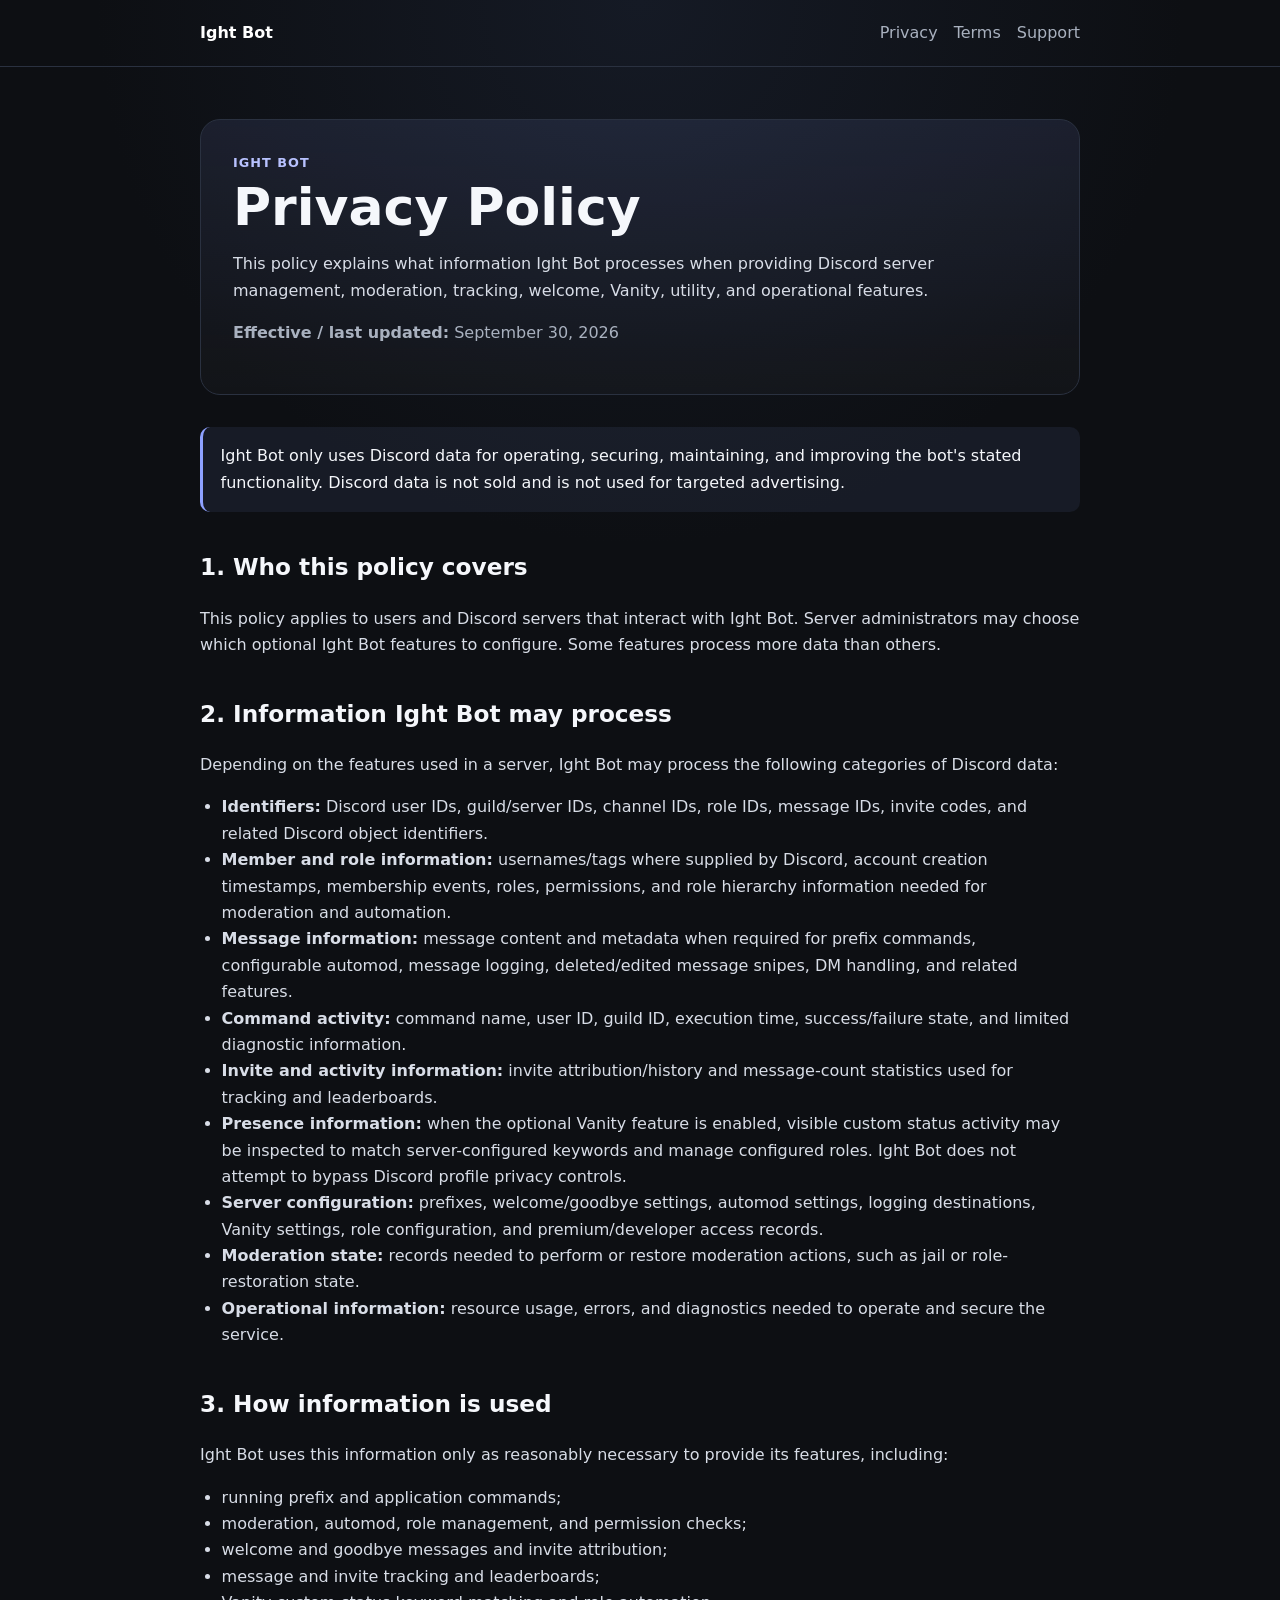
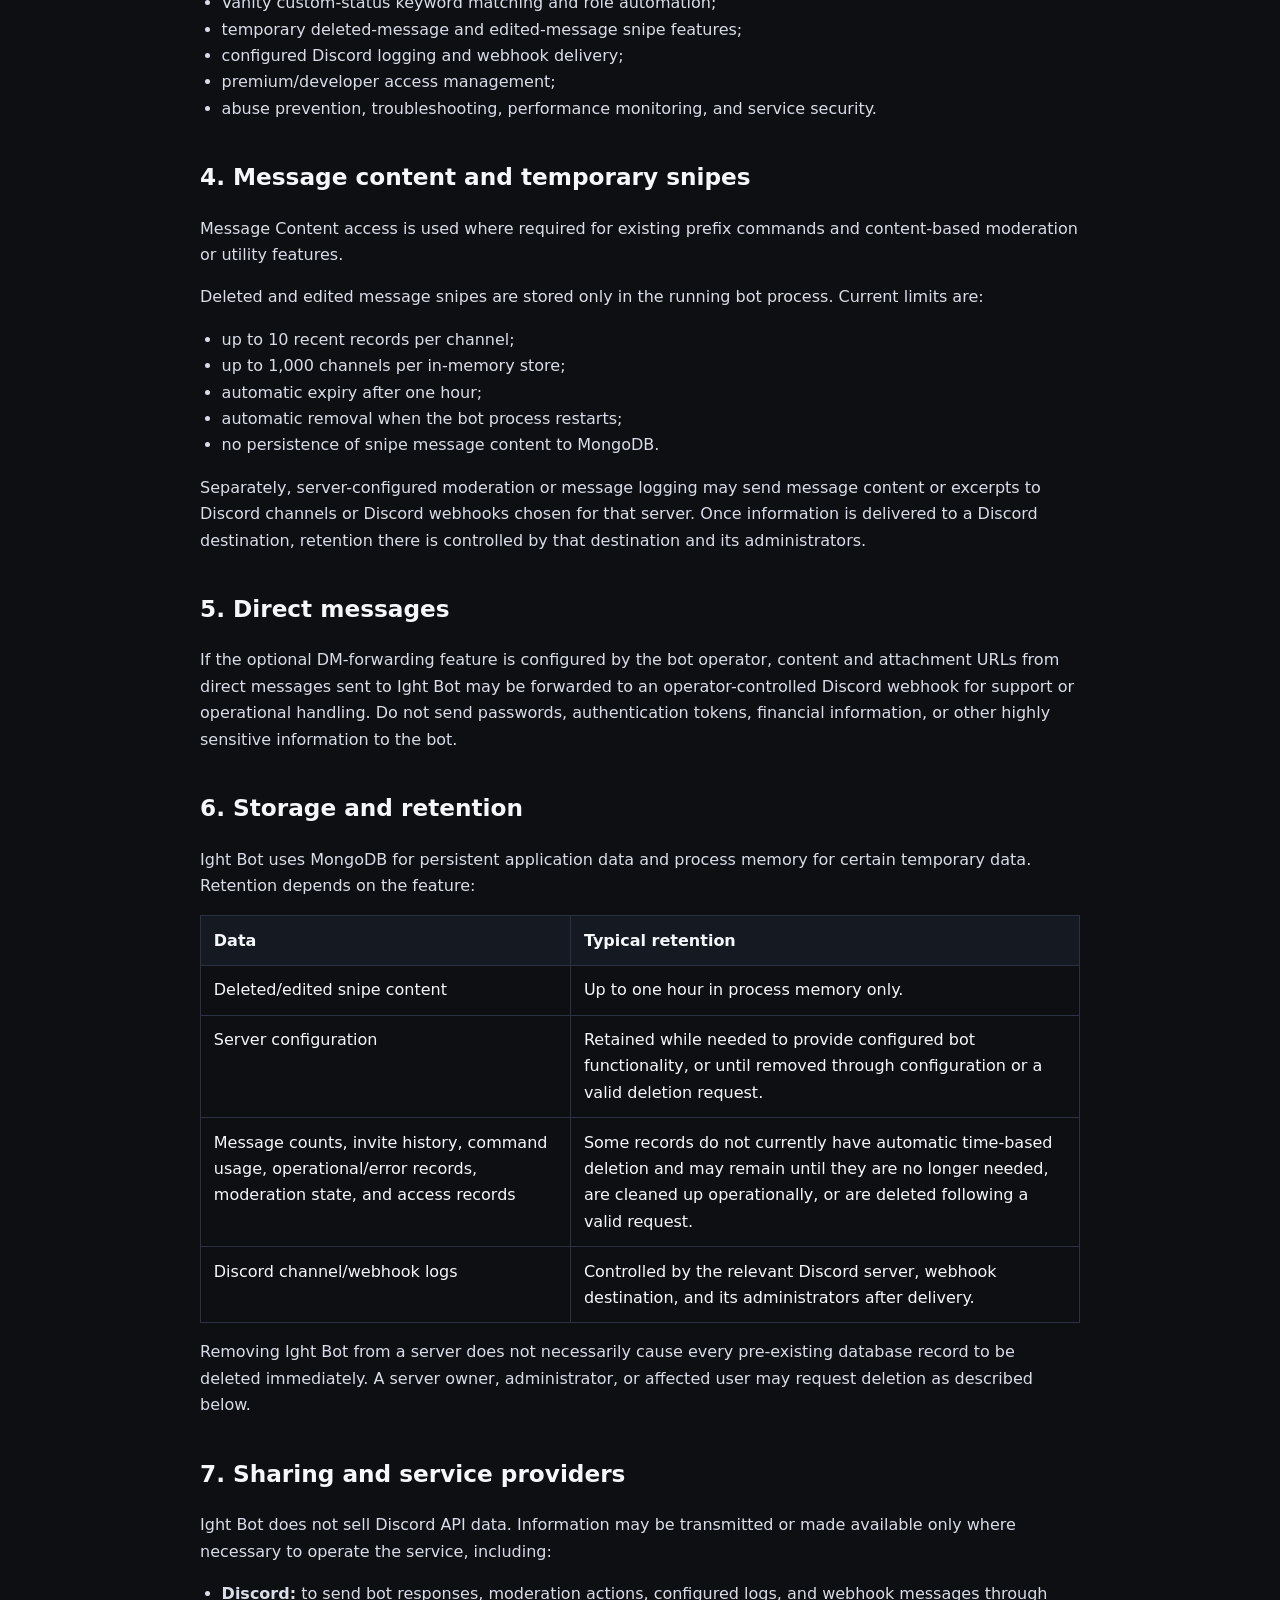
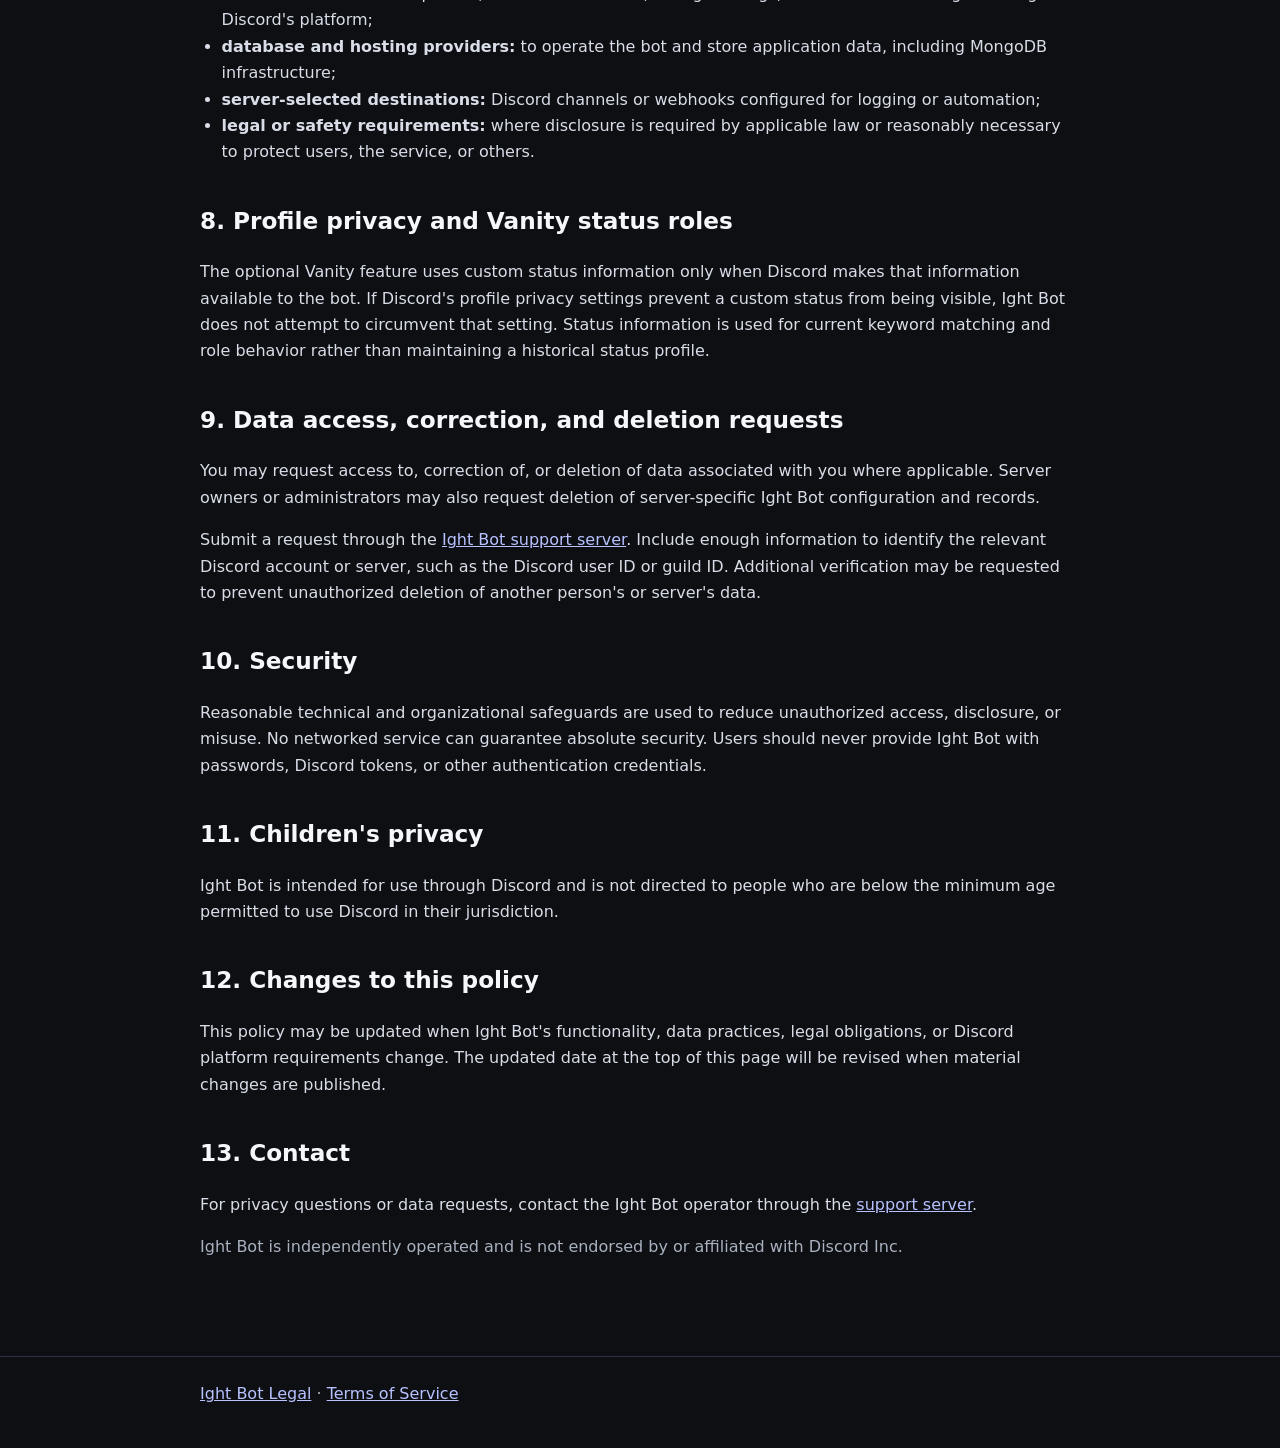
==== ight-bot/privacy.html @ 48df0aba "docs: add Ight Bot legal site" ====
<!doctype html>
<html lang="en">
<head>
  <meta charset="utf-8">
  <meta name="viewport" content="width=device-width,initial-scale=1">
  <meta name="description" content="Privacy Policy for Ight Bot.">
  <title>Privacy Policy - Ight Bot</title>
  <link rel="stylesheet" href="styles.css">
</head>
<body>
<header>
  <div class="shell">
    <nav aria-label="Primary">
      <a class="brand" href="./">Ight Bot</a>
      <a href="privacy.html">Privacy</a>
      <a href="terms.html">Terms</a>
      <a href="https://discord.gg/n68kDA5pab">Support</a>
    </nav>
  </div>
</header>
<main class="shell">
  <section class="hero">
    <div class="eyebrow">Ight Bot</div>
    <h1>Privacy Policy</h1>
    <p>This policy explains what information Ight Bot processes when providing Discord server management, moderation, tracking, welcome, Vanity, utility, and operational features.</p>
    <p class="meta"><strong>Effective / last updated:</strong> September 30, 2026</p>
  </section>

  <div class="notice">
    Ight Bot only uses Discord data for operating, securing, maintaining, and improving the bot's stated functionality. Discord data is not sold and is not used for targeted advertising.
  </div>

  <h2>1. Who this policy covers</h2>
  <p>This policy applies to users and Discord servers that interact with Ight Bot. Server administrators may choose which optional Ight Bot features to configure. Some features process more data than others.</p>

  <h2>2. Information Ight Bot may process</h2>
  <p>Depending on the features used in a server, Ight Bot may process the following categories of Discord data:</p>
  <ul>
    <li><strong>Identifiers:</strong> Discord user IDs, guild/server IDs, channel IDs, role IDs, message IDs, invite codes, and related Discord object identifiers.</li>
    <li><strong>Member and role information:</strong> usernames/tags where supplied by Discord, account creation timestamps, membership events, roles, permissions, and role hierarchy information needed for moderation and automation.</li>
    <li><strong>Message information:</strong> message content and metadata when required for prefix commands, configurable automod, message logging, deleted/edited message snipes, DM handling, and related features.</li>
    <li><strong>Command activity:</strong> command name, user ID, guild ID, execution time, success/failure state, and limited diagnostic information.</li>
    <li><strong>Invite and activity information:</strong> invite attribution/history and message-count statistics used for tracking and leaderboards.</li>
    <li><strong>Presence information:</strong> when the optional Vanity feature is enabled, visible custom status activity may be inspected to match server-configured keywords and manage configured roles. Ight Bot does not attempt to bypass Discord profile privacy controls.</li>
    <li><strong>Server configuration:</strong> prefixes, welcome/goodbye settings, automod settings, logging destinations, Vanity settings, role configuration, and premium/developer access records.</li>
    <li><strong>Moderation state:</strong> records needed to perform or restore moderation actions, such as jail or role-restoration state.</li>
    <li><strong>Operational information:</strong> resource usage, errors, and diagnostics needed to operate and secure the service.</li>
  </ul>

  <h2>3. How information is used</h2>
  <p>Ight Bot uses this information only as reasonably necessary to provide its features, including:</p>
  <ul>
    <li>running prefix and application commands;</li>
    <li>moderation, automod, role management, and permission checks;</li>
    <li>welcome and goodbye messages and invite attribution;</li>
    <li>message and invite tracking and leaderboards;</li>
    <li>Vanity custom-status keyword matching and role automation;</li>
    <li>temporary deleted-message and edited-message snipe features;</li>
    <li>configured Discord logging and webhook delivery;</li>
    <li>premium/developer access management;</li>
    <li>abuse prevention, troubleshooting, performance monitoring, and service security.</li>
  </ul>

  <h2>4. Message content and temporary snipes</h2>
  <p>Message Content access is used where required for existing prefix commands and content-based moderation or utility features.</p>
  <p>Deleted and edited message snipes are stored only in the running bot process. Current limits are:</p>
  <ul>
    <li>up to 10 recent records per channel;</li>
    <li>up to 1,000 channels per in-memory store;</li>
    <li>automatic expiry after one hour;</li>
    <li>automatic removal when the bot process restarts;</li>
    <li>no persistence of snipe message content to MongoDB.</li>
  </ul>
  <p>Separately, server-configured moderation or message logging may send message content or excerpts to Discord channels or Discord webhooks chosen for that server. Once information is delivered to a Discord destination, retention there is controlled by that destination and its administrators.</p>

  <h2>5. Direct messages</h2>
  <p>If the optional DM-forwarding feature is configured by the bot operator, content and attachment URLs from direct messages sent to Ight Bot may be forwarded to an operator-controlled Discord webhook for support or operational handling. Do not send passwords, authentication tokens, financial information, or other highly sensitive information to the bot.</p>

  <h2>6. Storage and retention</h2>
  <p>Ight Bot uses MongoDB for persistent application data and process memory for certain temporary data. Retention depends on the feature:</p>
  <table>
    <thead><tr><th>Data</th><th>Typical retention</th></tr></thead>
    <tbody>
      <tr><td>Deleted/edited snipe content</td><td>Up to one hour in process memory only.</td></tr>
      <tr><td>Server configuration</td><td>Retained while needed to provide configured bot functionality, or until removed through configuration or a valid deletion request.</td></tr>
      <tr><td>Message counts, invite history, command usage, operational/error records, moderation state, and access records</td><td>Some records do not currently have automatic time-based deletion and may remain until they are no longer needed, are cleaned up operationally, or are deleted following a valid request.</td></tr>
      <tr><td>Discord channel/webhook logs</td><td>Controlled by the relevant Discord server, webhook destination, and its administrators after delivery.</td></tr>
    </tbody>
  </table>
  <p>Removing Ight Bot from a server does not necessarily cause every pre-existing database record to be deleted immediately. A server owner, administrator, or affected user may request deletion as described below.</p>

  <h2>7. Sharing and service providers</h2>
  <p>Ight Bot does not sell Discord API data. Information may be transmitted or made available only where necessary to operate the service, including:</p>
  <ul>
    <li><strong>Discord:</strong> to send bot responses, moderation actions, configured logs, and webhook messages through Discord's platform;</li>
    <li><strong>database and hosting providers:</strong> to operate the bot and store application data, including MongoDB infrastructure;</li>
    <li><strong>server-selected destinations:</strong> Discord channels or webhooks configured for logging or automation;</li>
    <li><strong>legal or safety requirements:</strong> where disclosure is required by applicable law or reasonably necessary to protect users, the service, or others.</li>
  </ul>

  <h2>8. Profile privacy and Vanity status roles</h2>
  <p>The optional Vanity feature uses custom status information only when Discord makes that information available to the bot. If Discord's profile privacy settings prevent a custom status from being visible, Ight Bot does not attempt to circumvent that setting. Status information is used for current keyword matching and role behavior rather than maintaining a historical status profile.</p>

  <h2>9. Data access, correction, and deletion requests</h2>
  <p>You may request access to, correction of, or deletion of data associated with you where applicable. Server owners or administrators may also request deletion of server-specific Ight Bot configuration and records.</p>
  <p>Submit a request through the <a href="https://discord.gg/n68kDA5pab">Ight Bot support server</a>. Include enough information to identify the relevant Discord account or server, such as the Discord user ID or guild ID. Additional verification may be requested to prevent unauthorized deletion of another person's or server's data.</p>

  <h2>10. Security</h2>
  <p>Reasonable technical and organizational safeguards are used to reduce unauthorized access, disclosure, or misuse. No networked service can guarantee absolute security. Users should never provide Ight Bot with passwords, Discord tokens, or other authentication credentials.</p>

  <h2>11. Children's privacy</h2>
  <p>Ight Bot is intended for use through Discord and is not directed to people who are below the minimum age permitted to use Discord in their jurisdiction.</p>

  <h2>12. Changes to this policy</h2>
  <p>This policy may be updated when Ight Bot's functionality, data practices, legal obligations, or Discord platform requirements change. The updated date at the top of this page will be revised when material changes are published.</p>

  <h2>13. Contact</h2>
  <p>For privacy questions or data requests, contact the Ight Bot operator through the <a href="https://discord.gg/n68kDA5pab">support server</a>.</p>

  <p class="muted">Ight Bot is independently operated and is not endorsed by or affiliated with Discord Inc.</p>
</main>
<footer>
  <div class="shell"><a href="./">Ight Bot Legal</a> · <a href="terms.html">Terms of Service</a></div>
</footer>
</body>
</html>
---- ight-bot/styles.css ----
:root {
  color-scheme: dark;
  --bg: #0d0f13;
  --panel: #151922;
  --panel-2: #1b202b;
  --text: #f5f7fb;
  --muted: #a9b1bf;
  --border: #2a3140;
  --accent: #8ea1ff;
  --accent-2: #b8c2ff;
  --max: 880px;
}
* { box-sizing: border-box; }
html { scroll-behavior: smooth; }
body {
  margin: 0;
  background: radial-gradient(circle at top, #151a25 0, var(--bg) 34rem);
  color: var(--text);
  font: 16px/1.65 Inter, ui-sans-serif, system-ui, -apple-system, BlinkMacSystemFont, "Segoe UI", sans-serif;
}
a { color: var(--accent-2); }
a:hover { color: #fff; }
.shell { width: min(calc(100% - 2rem), var(--max)); margin: 0 auto; }
header { padding: 1.25rem 0; border-bottom: 1px solid var(--border); }
nav { display: flex; gap: 1rem; align-items: center; flex-wrap: wrap; }
nav .brand { font-weight: 800; color: #fff; text-decoration: none; margin-right: auto; }
nav a:not(.brand) { color: var(--muted); text-decoration: none; }
nav a:not(.brand):hover { color: #fff; }
main { padding: 3.25rem 0 5rem; }
.hero {
  padding: 2rem;
  background: linear-gradient(180deg, rgba(142,161,255,.10), rgba(255,255,255,.02));
  border: 1px solid var(--border);
  border-radius: 20px;
  margin-bottom: 2rem;
}
.eyebrow { color: var(--accent-2); font-weight: 700; letter-spacing: .08em; text-transform: uppercase; font-size: .8rem; }
h1 { font-size: clamp(2rem, 6vw, 3.25rem); line-height: 1.08; margin: .35rem 0 .75rem; }
h2 { margin-top: 2.25rem; font-size: 1.45rem; }
h3 { margin-top: 1.5rem; font-size: 1.05rem; }
p, li { color: #d8dde7; }
.muted, .meta { color: var(--muted); }
.cards { display: grid; grid-template-columns: repeat(auto-fit,minmax(240px,1fr)); gap: 1rem; }
.card {
  display: block;
  background: var(--panel);
  border: 1px solid var(--border);
  border-radius: 16px;
  padding: 1.25rem;
  text-decoration: none;
  color: inherit;
}
.card:hover { border-color: #46516a; background: var(--panel-2); }
.card h2 { margin: 0 0 .35rem; color: #fff; font-size: 1.2rem; }
.notice {
  padding: 1rem 1.1rem;
  border-left: 3px solid var(--accent);
  background: rgba(142,161,255,.08);
  border-radius: 10px;
}
table { width: 100%; border-collapse: collapse; margin: 1rem 0; display: block; overflow-x: auto; }
th, td { border: 1px solid var(--border); padding: .7rem .8rem; text-align: left; vertical-align: top; }
th { background: var(--panel); }
code { background: var(--panel); padding: .12rem .35rem; border-radius: 5px; }
footer { border-top: 1px solid var(--border); padding: 1.5rem 0 2.5rem; color: var(--muted); }
ul, ol { padding-left: 1.35rem; }
@media (max-width: 560px) {
  .hero { padding: 1.35rem; }
  main { padding-top: 2rem; }
}
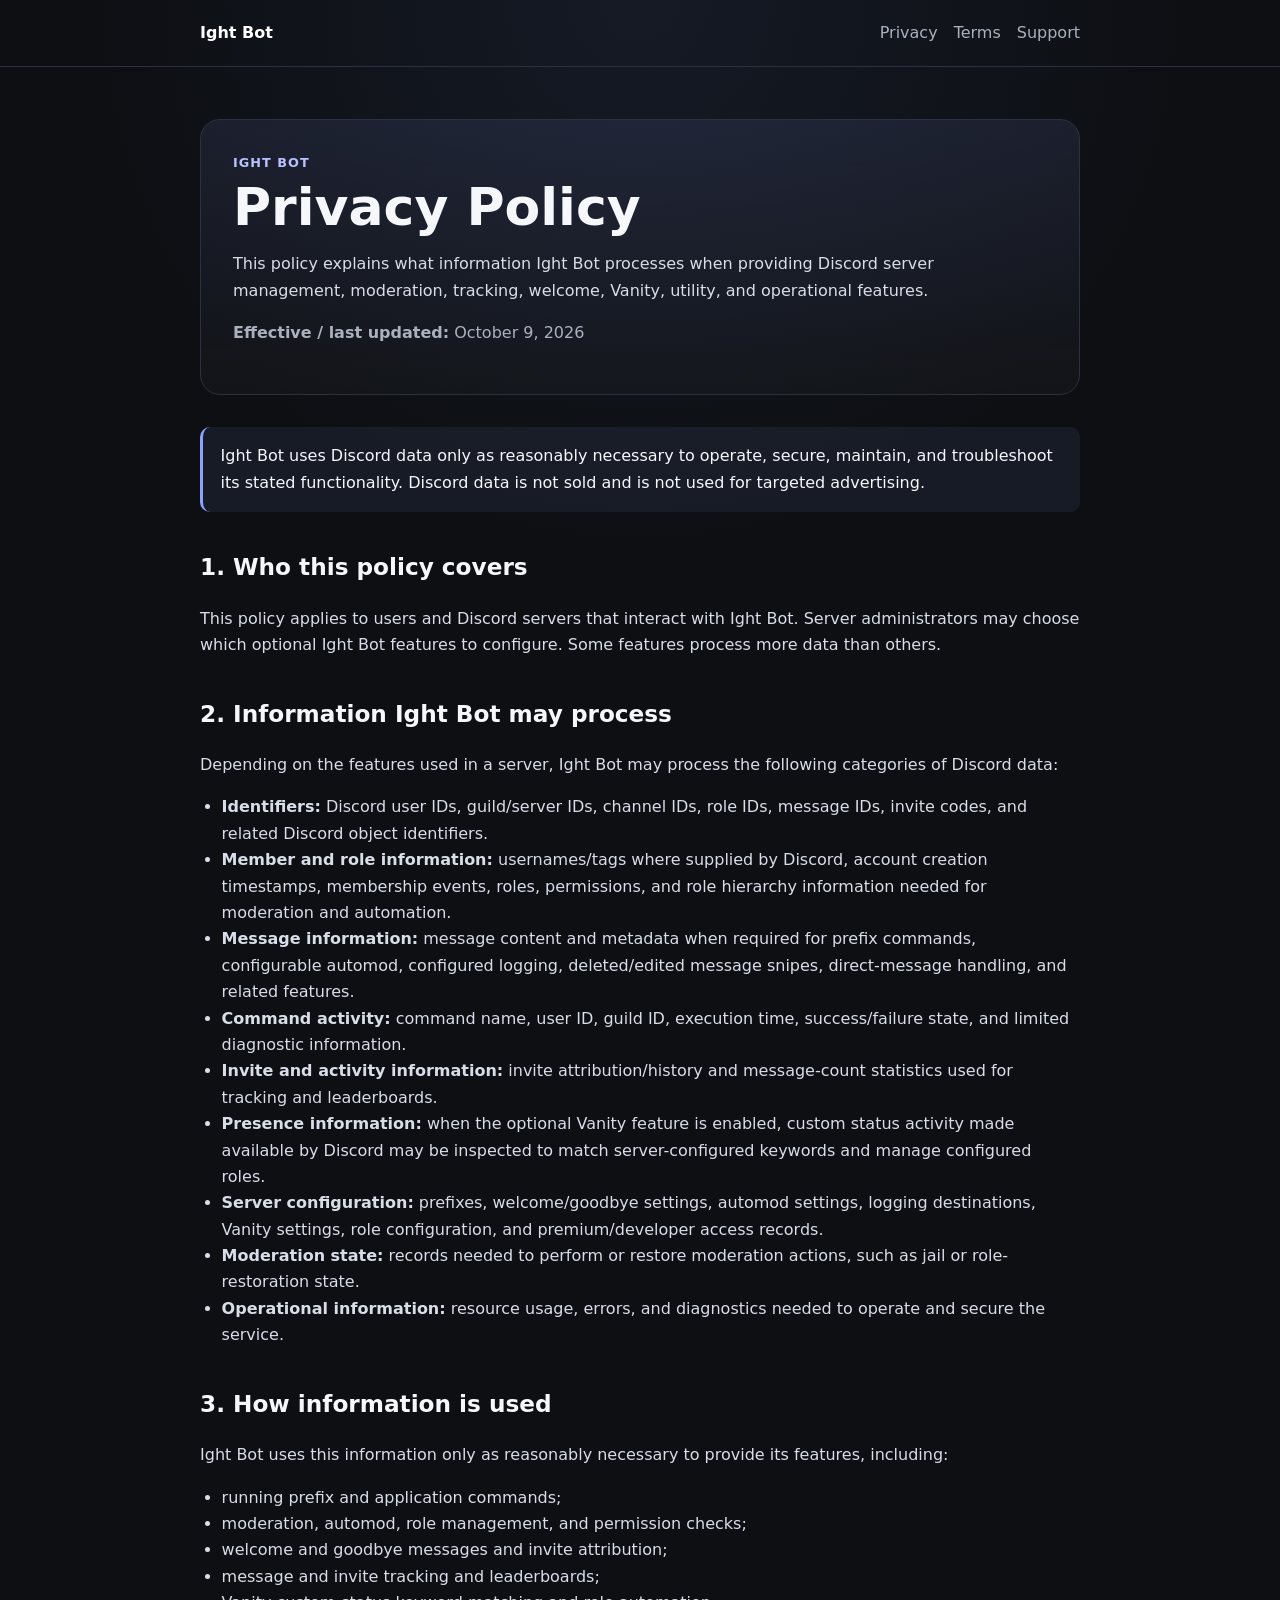
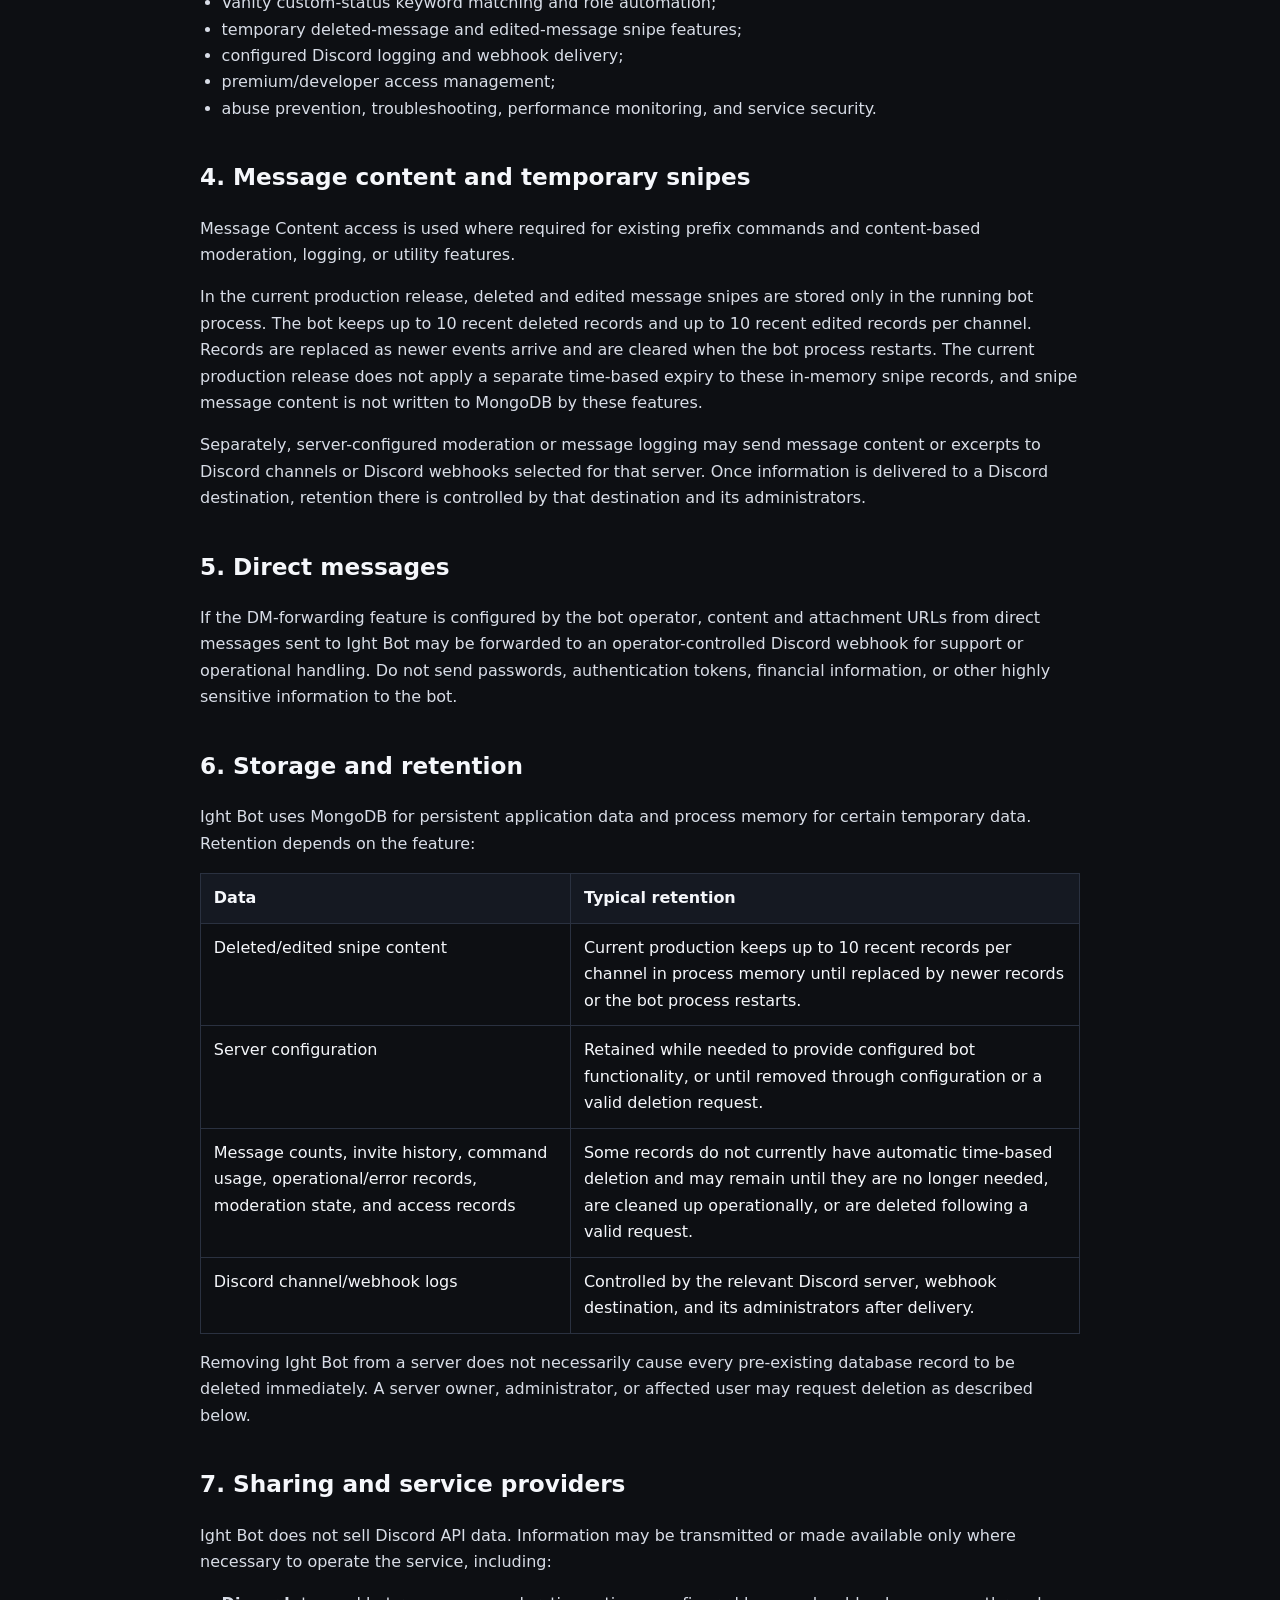
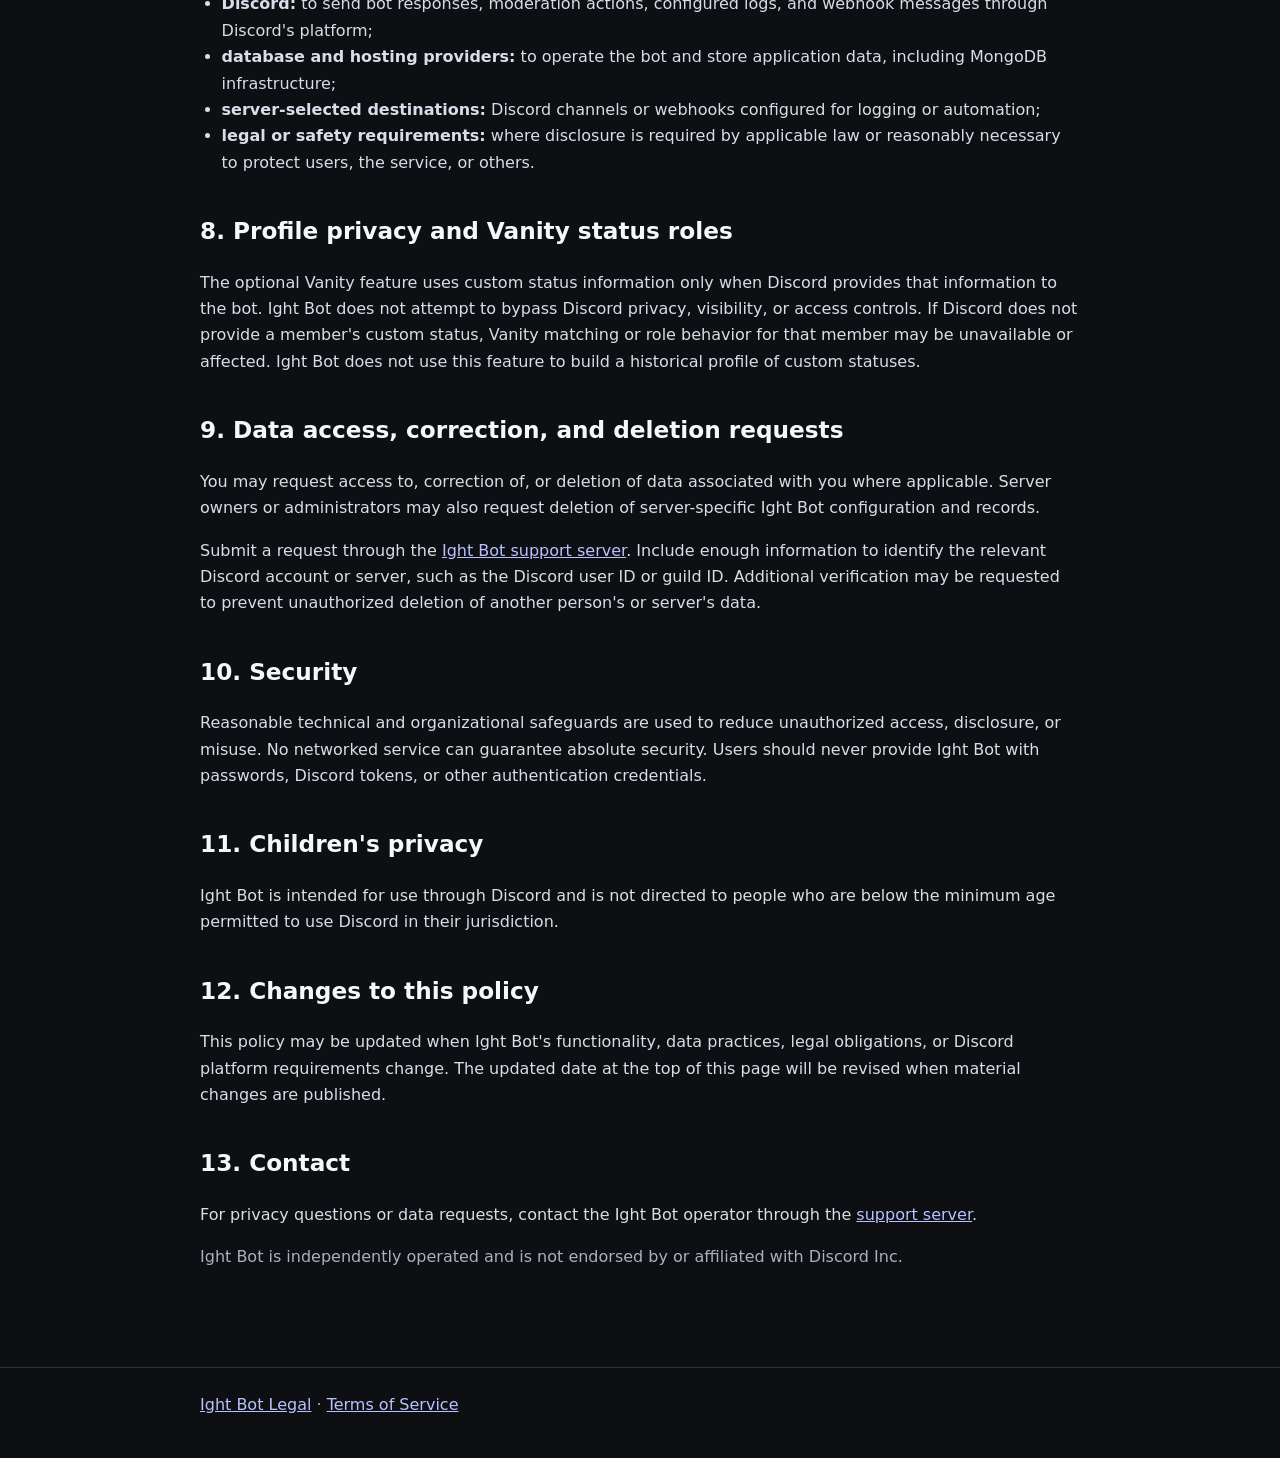
==== commit bf2b38a8: "docs: align Ight Bot legal pages with production" ====
--- a/ight-bot/privacy.html
+++ b/ight-bot/privacy.html
@@ -23,11 +23,11 @@
     <div class="eyebrow">Ight Bot</div>
     <h1>Privacy Policy</h1>
     <p>This policy explains what information Ight Bot processes when providing Discord server management, moderation, tracking, welcome, Vanity, utility, and operational features.</p>
-    <p class="meta"><strong>Effective / last updated:</strong> September 30, 2026</p>
+    <p class="meta"><strong>Effective / last updated:</strong> October 9, 2026</p>
   </section>
 
   <div class="notice">
-    Ight Bot only uses Discord data for operating, securing, maintaining, and improving the bot's stated functionality. Discord data is not sold and is not used for targeted advertising.
+    Ight Bot uses Discord data only as reasonably necessary to operate, secure, maintain, and troubleshoot its stated functionality. Discord data is not sold and is not used for targeted advertising.
   </div>
 
   <h2>1. Who this policy covers</h2>
@@ -38,10 +38,10 @@
   <ul>
     <li><strong>Identifiers:</strong> Discord user IDs, guild/server IDs, channel IDs, role IDs, message IDs, invite codes, and related Discord object identifiers.</li>
     <li><strong>Member and role information:</strong> usernames/tags where supplied by Discord, account creation timestamps, membership events, roles, permissions, and role hierarchy information needed for moderation and automation.</li>
-    <li><strong>Message information:</strong> message content and metadata when required for prefix commands, configurable automod, message logging, deleted/edited message snipes, DM handling, and related features.</li>
+    <li><strong>Message information:</strong> message content and metadata when required for prefix commands, configurable automod, configured logging, deleted/edited message snipes, direct-message handling, and related features.</li>
     <li><strong>Command activity:</strong> command name, user ID, guild ID, execution time, success/failure state, and limited diagnostic information.</li>
     <li><strong>Invite and activity information:</strong> invite attribution/history and message-count statistics used for tracking and leaderboards.</li>
-    <li><strong>Presence information:</strong> when the optional Vanity feature is enabled, visible custom status activity may be inspected to match server-configured keywords and manage configured roles. Ight Bot does not attempt to bypass Discord profile privacy controls.</li>
+    <li><strong>Presence information:</strong> when the optional Vanity feature is enabled, custom status activity made available by Discord may be inspected to match server-configured keywords and manage configured roles.</li>
     <li><strong>Server configuration:</strong> prefixes, welcome/goodbye settings, automod settings, logging destinations, Vanity settings, role configuration, and premium/developer access records.</li>
     <li><strong>Moderation state:</strong> records needed to perform or restore moderation actions, such as jail or role-restoration state.</li>
     <li><strong>Operational information:</strong> resource usage, errors, and diagnostics needed to operate and secure the service.</li>
@@ -62,26 +62,19 @@
   </ul>
 
   <h2>4. Message content and temporary snipes</h2>
-  <p>Message Content access is used where required for existing prefix commands and content-based moderation or utility features.</p>
-  <p>Deleted and edited message snipes are stored only in the running bot process. Current limits are:</p>
-  <ul>
-    <li>up to 10 recent records per channel;</li>
-    <li>up to 1,000 channels per in-memory store;</li>
-    <li>automatic expiry after one hour;</li>
-    <li>automatic removal when the bot process restarts;</li>
-    <li>no persistence of snipe message content to MongoDB.</li>
-  </ul>
-  <p>Separately, server-configured moderation or message logging may send message content or excerpts to Discord channels or Discord webhooks chosen for that server. Once information is delivered to a Discord destination, retention there is controlled by that destination and its administrators.</p>
+  <p>Message Content access is used where required for existing prefix commands and content-based moderation, logging, or utility features.</p>
+  <p>In the current production release, deleted and edited message snipes are stored only in the running bot process. The bot keeps up to 10 recent deleted records and up to 10 recent edited records per channel. Records are replaced as newer events arrive and are cleared when the bot process restarts. The current production release does not apply a separate time-based expiry to these in-memory snipe records, and snipe message content is not written to MongoDB by these features.</p>
+  <p>Separately, server-configured moderation or message logging may send message content or excerpts to Discord channels or Discord webhooks selected for that server. Once information is delivered to a Discord destination, retention there is controlled by that destination and its administrators.</p>
 
   <h2>5. Direct messages</h2>
-  <p>If the optional DM-forwarding feature is configured by the bot operator, content and attachment URLs from direct messages sent to Ight Bot may be forwarded to an operator-controlled Discord webhook for support or operational handling. Do not send passwords, authentication tokens, financial information, or other highly sensitive information to the bot.</p>
+  <p>If the DM-forwarding feature is configured by the bot operator, content and attachment URLs from direct messages sent to Ight Bot may be forwarded to an operator-controlled Discord webhook for support or operational handling. Do not send passwords, authentication tokens, financial information, or other highly sensitive information to the bot.</p>
 
   <h2>6. Storage and retention</h2>
   <p>Ight Bot uses MongoDB for persistent application data and process memory for certain temporary data. Retention depends on the feature:</p>
   <table>
     <thead><tr><th>Data</th><th>Typical retention</th></tr></thead>
     <tbody>
-      <tr><td>Deleted/edited snipe content</td><td>Up to one hour in process memory only.</td></tr>
+      <tr><td>Deleted/edited snipe content</td><td>Current production keeps up to 10 recent records per channel in process memory until replaced by newer records or the bot process restarts.</td></tr>
       <tr><td>Server configuration</td><td>Retained while needed to provide configured bot functionality, or until removed through configuration or a valid deletion request.</td></tr>
       <tr><td>Message counts, invite history, command usage, operational/error records, moderation state, and access records</td><td>Some records do not currently have automatic time-based deletion and may remain until they are no longer needed, are cleaned up operationally, or are deleted following a valid request.</td></tr>
       <tr><td>Discord channel/webhook logs</td><td>Controlled by the relevant Discord server, webhook destination, and its administrators after delivery.</td></tr>
@@ -99,7 +92,7 @@
   </ul>
 
   <h2>8. Profile privacy and Vanity status roles</h2>
-  <p>The optional Vanity feature uses custom status information only when Discord makes that information available to the bot. If Discord's profile privacy settings prevent a custom status from being visible, Ight Bot does not attempt to circumvent that setting. Status information is used for current keyword matching and role behavior rather than maintaining a historical status profile.</p>
+  <p>The optional Vanity feature uses custom status information only when Discord provides that information to the bot. Ight Bot does not attempt to bypass Discord privacy, visibility, or access controls. If Discord does not provide a member's custom status, Vanity matching or role behavior for that member may be unavailable or affected. Ight Bot does not use this feature to build a historical profile of custom statuses.</p>
 
   <h2>9. Data access, correction, and deletion requests</h2>
   <p>You may request access to, correction of, or deletion of data associated with you where applicable. Server owners or administrators may also request deletion of server-specific Ight Bot configuration and records.</p>
